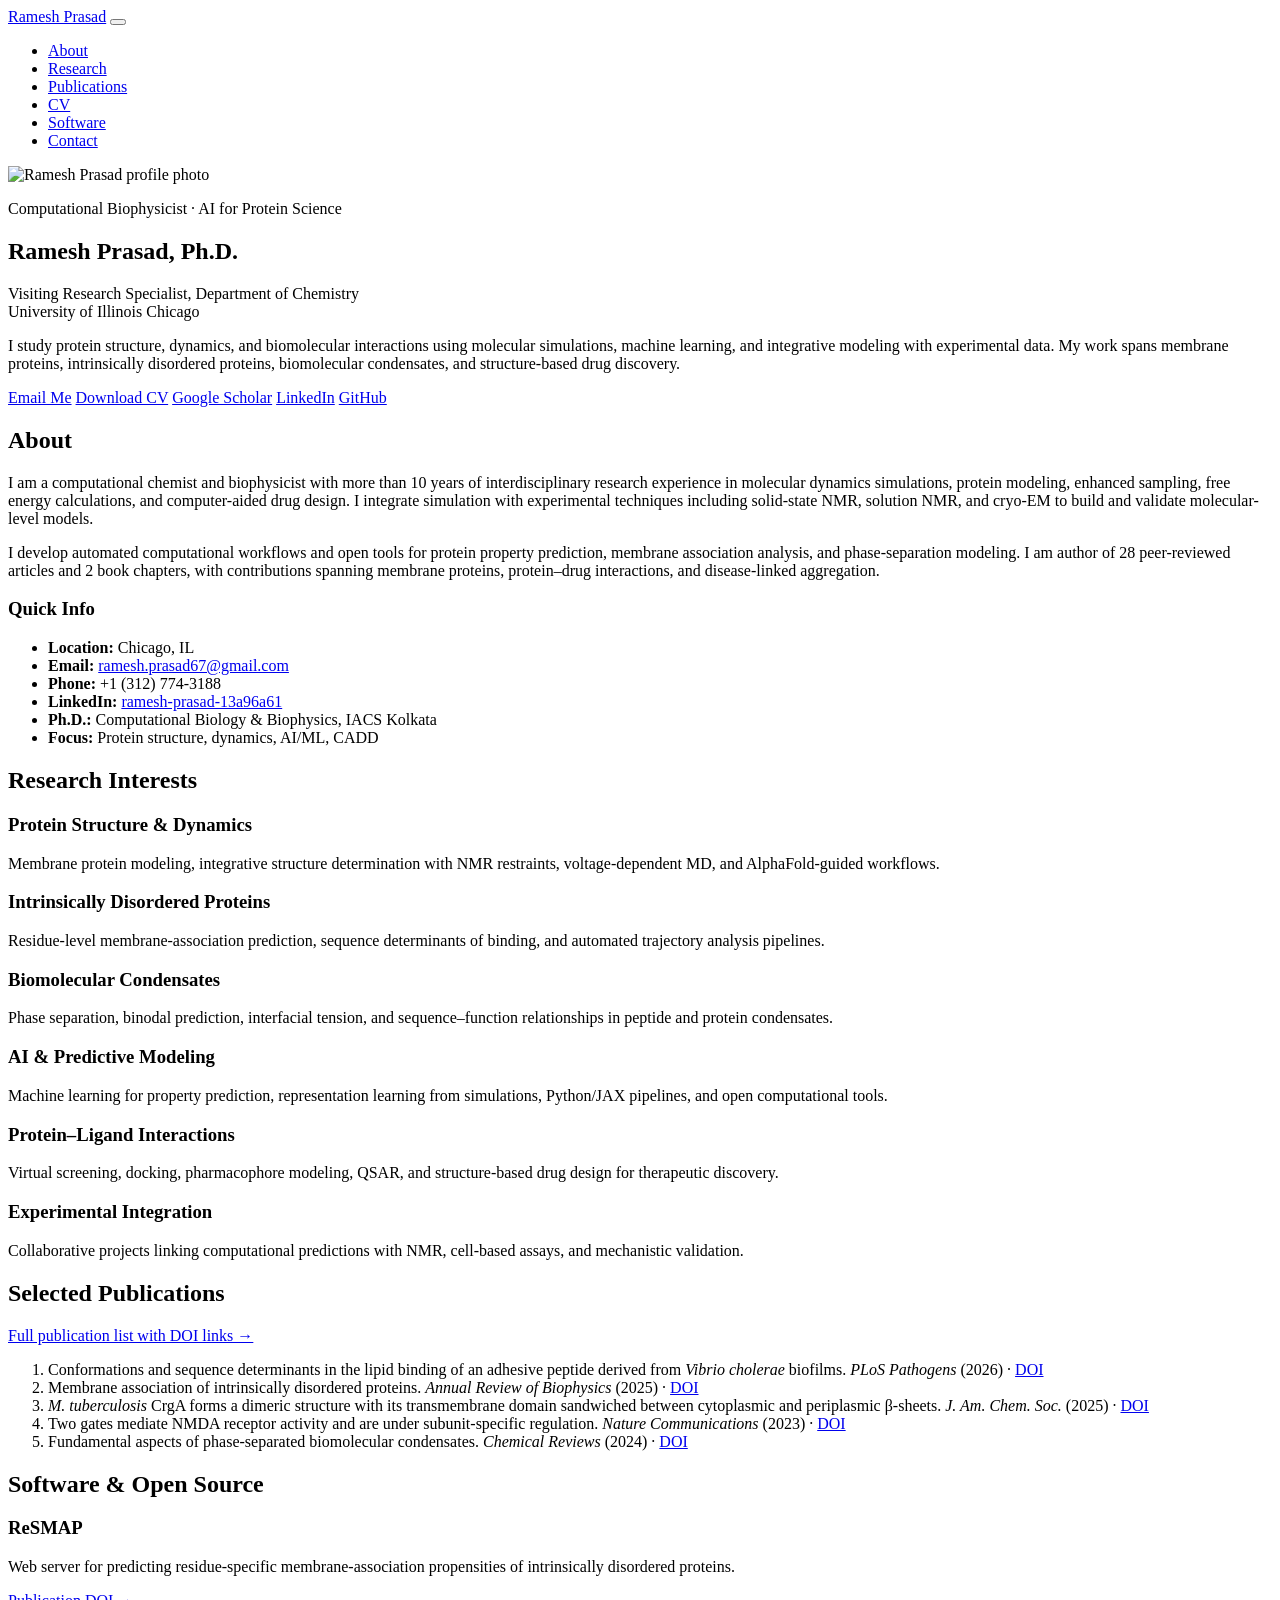
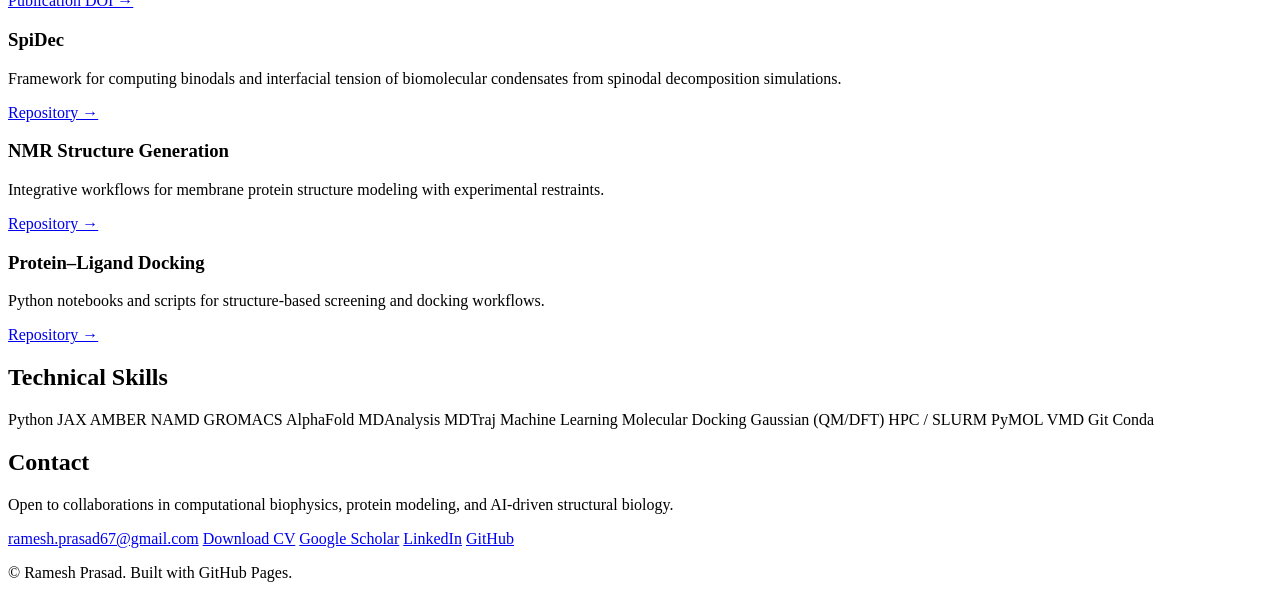
==== index.html @ 6ef265b6 "Add files via upload" ====
<!DOCTYPE html>
<html lang="en">
<head>
  <meta charset="UTF-8">
  <meta name="viewport" content="width=device-width, initial-scale=1.0">
  <meta name="description" content="Ramesh Prasad, Ph.D. — Computational biophysicist researching protein structure, dynamics, membrane interactions, and AI-driven modeling.">
  <meta name="author" content="Ramesh Prasad">
  <title>Ramesh Prasad, Ph.D. | Computational Biophysicist</title>
  <link rel="preconnect" href="https://fonts.googleapis.com">
  <link rel="preconnect" href="https://fonts.gstatic.com" crossorigin>
  <link href="https://fonts.googleapis.com/css2?family=Inter:wght@400;500;600;700&family=Source+Serif+4:opsz,wght@8..60,600;8..60,700&display=swap" rel="stylesheet">
  <link rel="stylesheet" href="assets/css/style.css">
  <link rel="icon" href="assets/images/profile.jpg" type="image/jpeg">
</head>
<body>
  <header class="site-header">
    <nav class="nav container">
      <a class="nav-brand" href="index.html">Ramesh Prasad</a>
      <button class="nav-toggle" aria-label="Toggle navigation" aria-expanded="false">
        <span></span><span></span><span></span>
      </button>
      <ul class="nav-links">
        <li><a href="index.html#about">About</a></li>
        <li><a href="index.html#research">Research</a></li>
        <li><a href="publications.html">Publications</a></li>
        <li><a href="assets/files/Ramesh_Prasad_CV.pdf" download>CV</a></li>
        <li><a href="index.html#software">Software</a></li>
        <li><a href="index.html#contact">Contact</a></li>
      </ul>
    </nav>
  </header>

  <main id="top">
    <section class="hero">
      <div class="container hero-grid">
        <div class="hero-photo-wrap">
          <img
            src="assets/images/profile.jpg"
            alt="Ramesh Prasad profile photo"
            class="hero-photo"
          >
        </div>
        <div class="hero-content">
          <p class="eyebrow">Computational Biophysicist · AI for Protein Science</p>
          <h1>Ramesh Prasad, Ph.D.</h1>
          <p class="hero-role">Visiting Research Specialist, Department of Chemistry<br>University of Illinois Chicago</p>
          <p class="hero-summary">
            I study protein structure, dynamics, and biomolecular interactions using molecular simulations,
            machine learning, and integrative modeling with experimental data. My work spans membrane proteins,
            intrinsically disordered proteins, biomolecular condensates, and structure-based drug discovery.
          </p>
          <div class="hero-actions">
            <a class="btn btn-primary" href="mailto:ramesh.prasad67@gmail.com">Email Me</a>
            <a class="btn btn-secondary" href="assets/files/Ramesh_Prasad_CV.pdf" download>Download CV</a>
            <a class="btn btn-secondary" href="https://scholar.google.com/citations?user=g16t3lsAAAAJ&hl=en&oi=ao" target="_blank" rel="noopener">Google Scholar</a>
            <a class="btn btn-secondary" href="https://www.linkedin.com/in/ramesh-prasad-13a96a61/" target="_blank" rel="noopener">LinkedIn</a>
            <a class="btn btn-secondary" href="https://github.com/RAMESHBIOCHEM" target="_blank" rel="noopener">GitHub</a>
          </div>
        </div>
      </div>
    </section>

    <section id="about" class="section">
      <div class="container">
        <h2>About</h2>
        <div class="about-grid">
          <div>
            <p>
              I am a computational chemist and biophysicist with more than 10 years of interdisciplinary research
              experience in molecular dynamics simulations, protein modeling, enhanced sampling, free energy
              calculations, and computer-aided drug design. I integrate simulation with experimental techniques
              including solid-state NMR, solution NMR, and cryo-EM to build and validate molecular-level models.
            </p>
            <p>
              I develop automated computational workflows and open tools for protein property prediction,
              membrane association analysis, and phase-separation modeling. I am author of 28 peer-reviewed
              articles and 2 book chapters, with contributions spanning membrane proteins, protein–drug
              interactions, and disease-linked aggregation.
            </p>
          </div>
          <aside class="info-card">
            <h3>Quick Info</h3>
            <ul>
              <li><strong>Location:</strong> Chicago, IL</li>
              <li><strong>Email:</strong> <a href="mailto:ramesh.prasad67@gmail.com">ramesh.prasad67@gmail.com</a></li>
              <li><strong>Phone:</strong> +1 (312) 774-3188</li>
              <li><strong>LinkedIn:</strong> <a href="https://www.linkedin.com/in/ramesh-prasad-13a96a61/" target="_blank" rel="noopener">ramesh-prasad-13a96a61</a></li>
              <li><strong>Ph.D.:</strong> Computational Biology &amp; Biophysics, IACS Kolkata</li>
              <li><strong>Focus:</strong> Protein structure, dynamics, AI/ML, CADD</li>
            </ul>
          </aside>
        </div>
      </div>
    </section>

    <section id="research" class="section section-muted">
      <div class="container">
        <h2>Research Interests</h2>
        <div class="card-grid">
          <article class="card">
            <h3>Protein Structure &amp; Dynamics</h3>
            <p>Membrane protein modeling, integrative structure determination with NMR restraints, voltage-dependent MD, and AlphaFold-guided workflows.</p>
          </article>
          <article class="card">
            <h3>Intrinsically Disordered Proteins</h3>
            <p>Residue-level membrane-association prediction, sequence determinants of binding, and automated trajectory analysis pipelines.</p>
          </article>
          <article class="card">
            <h3>Biomolecular Condensates</h3>
            <p>Phase separation, binodal prediction, interfacial tension, and sequence–function relationships in peptide and protein condensates.</p>
          </article>
          <article class="card">
            <h3>AI &amp; Predictive Modeling</h3>
            <p>Machine learning for property prediction, representation learning from simulations, Python/JAX pipelines, and open computational tools.</p>
          </article>
          <article class="card">
            <h3>Protein–Ligand Interactions</h3>
            <p>Virtual screening, docking, pharmacophore modeling, QSAR, and structure-based drug design for therapeutic discovery.</p>
          </article>
          <article class="card">
            <h3>Experimental Integration</h3>
            <p>Collaborative projects linking computational predictions with NMR, cell-based assays, and mechanistic validation.</p>
          </article>
        </div>
      </div>
    </section>

    <section id="publications" class="section">
      <div class="container">
        <div class="section-head">
          <h2>Selected Publications</h2>
          <a class="text-link" href="publications.html">Full publication list with DOI links →</a>
        </div>
        <ol class="pub-list">
          <li>
            <span class="pub-title">Conformations and sequence determinants in the lipid binding of an adhesive peptide derived from <em>Vibrio cholerae</em> biofilms.</span>
            <span class="pub-meta"><em>PLoS Pathogens</em> (2026) · <a href="https://doi.org/10.1371/journal.ppat.1013990" target="_blank" rel="noopener">DOI</a></span>
          </li>
          <li>
            <span class="pub-title">Membrane association of intrinsically disordered proteins.</span>
            <span class="pub-meta"><em>Annual Review of Biophysics</em> (2025) · <a href="https://doi.org/10.1146/annurev-biophys-062323-040818" target="_blank" rel="noopener">DOI</a></span>
          </li>
          <li>
            <span class="pub-title"><em>M. tuberculosis</em> CrgA forms a dimeric structure with its transmembrane domain sandwiched between cytoplasmic and periplasmic β-sheets.</span>
            <span class="pub-meta"><em>J. Am. Chem. Soc.</em> (2025) · <a href="https://doi.org/10.1021/jacs.4c17654" target="_blank" rel="noopener">DOI</a></span>
          </li>
          <li>
            <span class="pub-title">Two gates mediate NMDA receptor activity and are under subunit-specific regulation.</span>
            <span class="pub-meta"><em>Nature Communications</em> (2023) · <a href="https://doi.org/10.1038/s41467-023-37362-w" target="_blank" rel="noopener">DOI</a></span>
          </li>
          <li>
            <span class="pub-title">Fundamental aspects of phase-separated biomolecular condensates.</span>
            <span class="pub-meta"><em>Chemical Reviews</em> (2024) · <a href="https://doi.org/10.1021/acs.chemrev.4c00355" target="_blank" rel="noopener">DOI</a></span>
          </li>
        </ol>
      </div>
    </section>

    <section id="software" class="section section-muted">
      <div class="container">
        <h2>Software &amp; Open Source</h2>
        <div class="card-grid">
          <article class="card">
            <h3>ReSMAP</h3>
            <p>Web server for predicting residue-specific membrane-association propensities of intrinsically disordered proteins.</p>
            <a class="text-link" href="https://doi.org/10.3390/membranes12080773" target="_blank" rel="noopener">Publication DOI →</a>
          </article>
          <article class="card">
            <h3>SpiDec</h3>
            <p>Framework for computing binodals and interfacial tension of biomolecular condensates from spinodal decomposition simulations.</p>
            <a class="text-link" href="https://github.com/RAMESHBIOCHEM/Liquid_liquid_Phase_separation" target="_blank" rel="noopener">Repository →</a>
          </article>
          <article class="card">
            <h3>NMR Structure Generation</h3>
            <p>Integrative workflows for membrane protein structure modeling with experimental restraints.</p>
            <a class="text-link" href="https://github.com/RAMESHBIOCHEM/NMR_structure_generation" target="_blank" rel="noopener">Repository →</a>
          </article>
          <article class="card">
            <h3>Protein–Ligand Docking</h3>
            <p>Python notebooks and scripts for structure-based screening and docking workflows.</p>
            <a class="text-link" href="https://github.com/RAMESHBIOCHEM/Protein_ligand_docking" target="_blank" rel="noopener">Repository →</a>
          </article>
        </div>
      </div>
    </section>

    <section class="section">
      <div class="container">
        <h2>Technical Skills</h2>
        <div class="skills-wrap">
          <span class="skill-tag">Python</span>
          <span class="skill-tag">JAX</span>
          <span class="skill-tag">AMBER</span>
          <span class="skill-tag">NAMD</span>
          <span class="skill-tag">GROMACS</span>
          <span class="skill-tag">AlphaFold</span>
          <span class="skill-tag">MDAnalysis</span>
          <span class="skill-tag">MDTraj</span>
          <span class="skill-tag">Machine Learning</span>
          <span class="skill-tag">Molecular Docking</span>
          <span class="skill-tag">Gaussian (QM/DFT)</span>
          <span class="skill-tag">HPC / SLURM</span>
          <span class="skill-tag">PyMOL</span>
          <span class="skill-tag">VMD</span>
          <span class="skill-tag">Git</span>
          <span class="skill-tag">Conda</span>
        </div>
      </div>
    </section>

    <section id="contact" class="section contact-section">
      <div class="container contact-box">
        <h2>Contact</h2>
        <p>Open to collaborations in computational biophysics, protein modeling, and AI-driven structural biology.</p>
        <div class="contact-links">
          <a href="mailto:ramesh.prasad67@gmail.com">ramesh.prasad67@gmail.com</a>
          <a href="assets/files/Ramesh_Prasad_CV.pdf" download>Download CV</a>
          <a href="https://scholar.google.com/citations?user=g16t3lsAAAAJ&hl=en&oi=ao" target="_blank" rel="noopener">Google Scholar</a>
          <a href="https://www.linkedin.com/in/ramesh-prasad-13a96a61/" target="_blank" rel="noopener">LinkedIn</a>
          <a href="https://github.com/RAMESHBIOCHEM" target="_blank" rel="noopener">GitHub</a>
        </div>
      </div>
    </section>
  </main>

  <footer class="site-footer">
    <div class="container">
      <p>&copy; <span id="year"></span> Ramesh Prasad. Built with GitHub Pages.</p>
    </div>
  </footer>

  <script src="assets/js/main.js"></script>
</body>
</html>
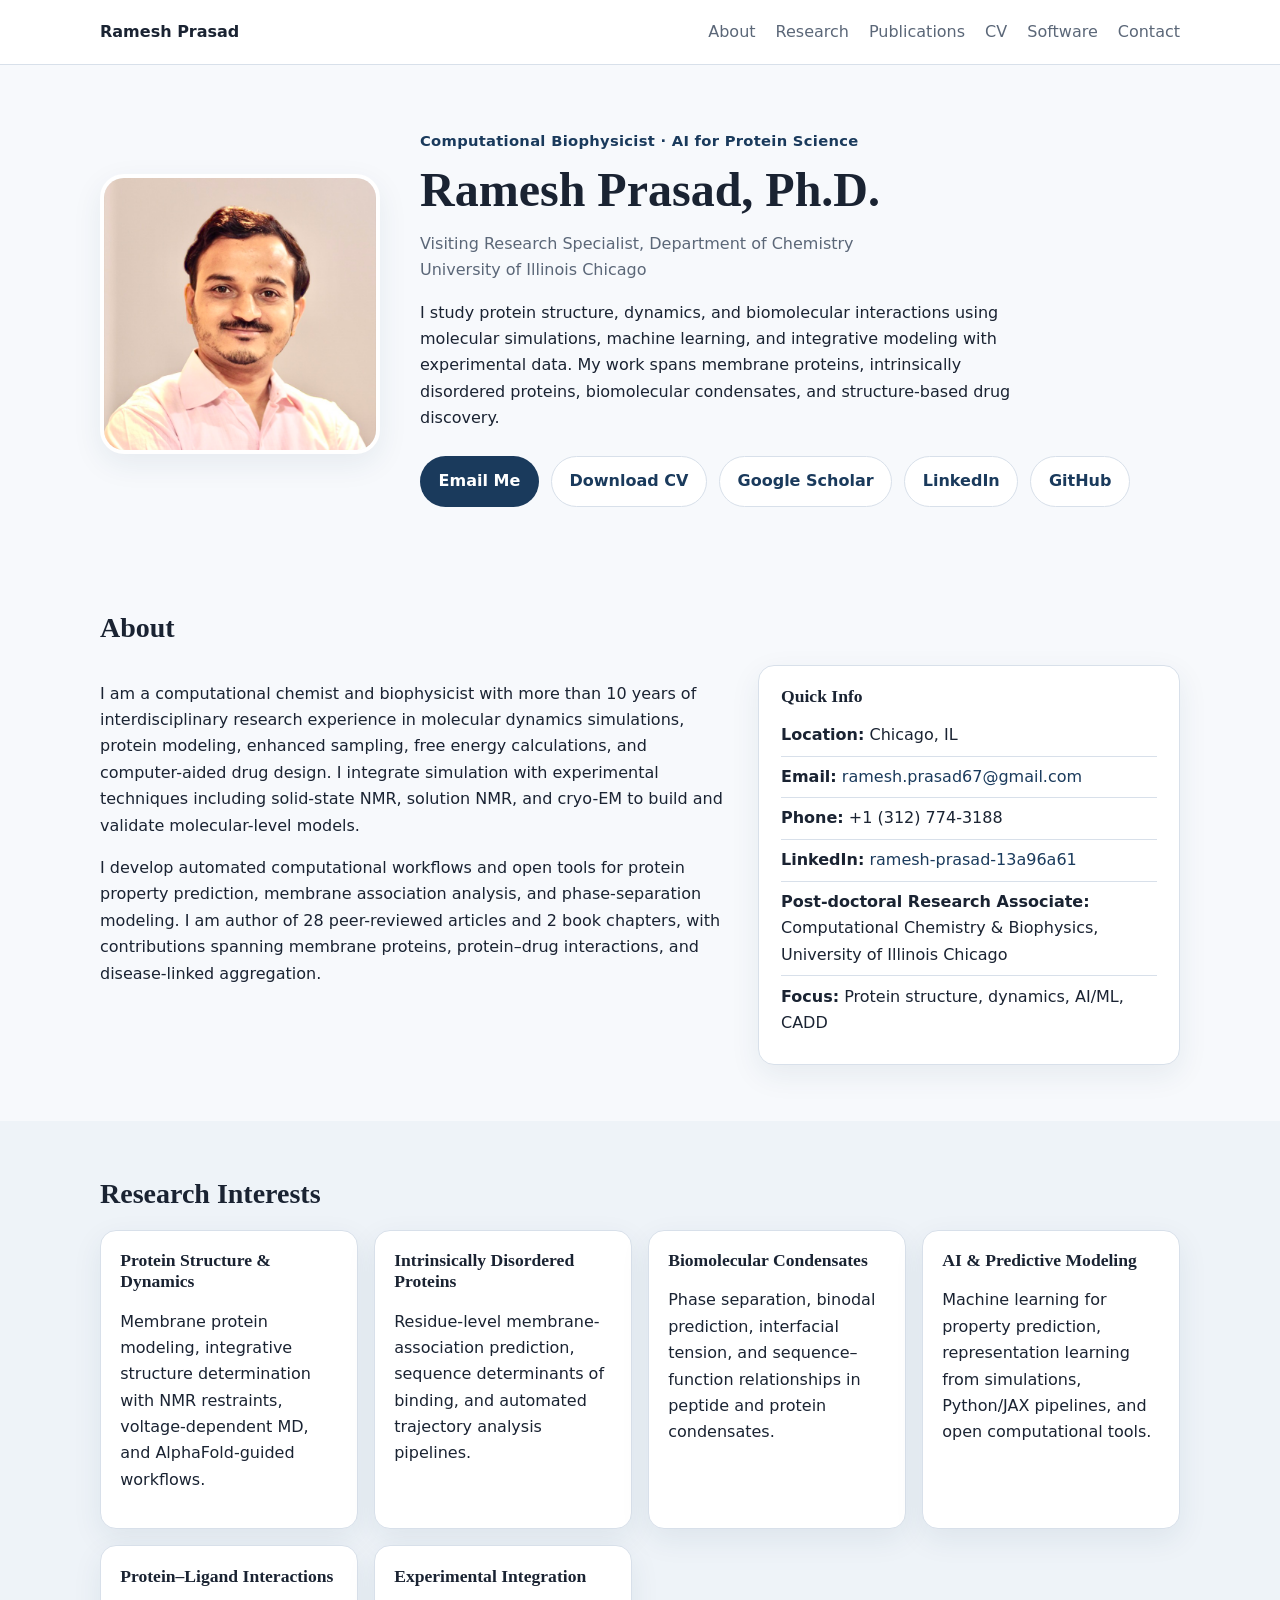
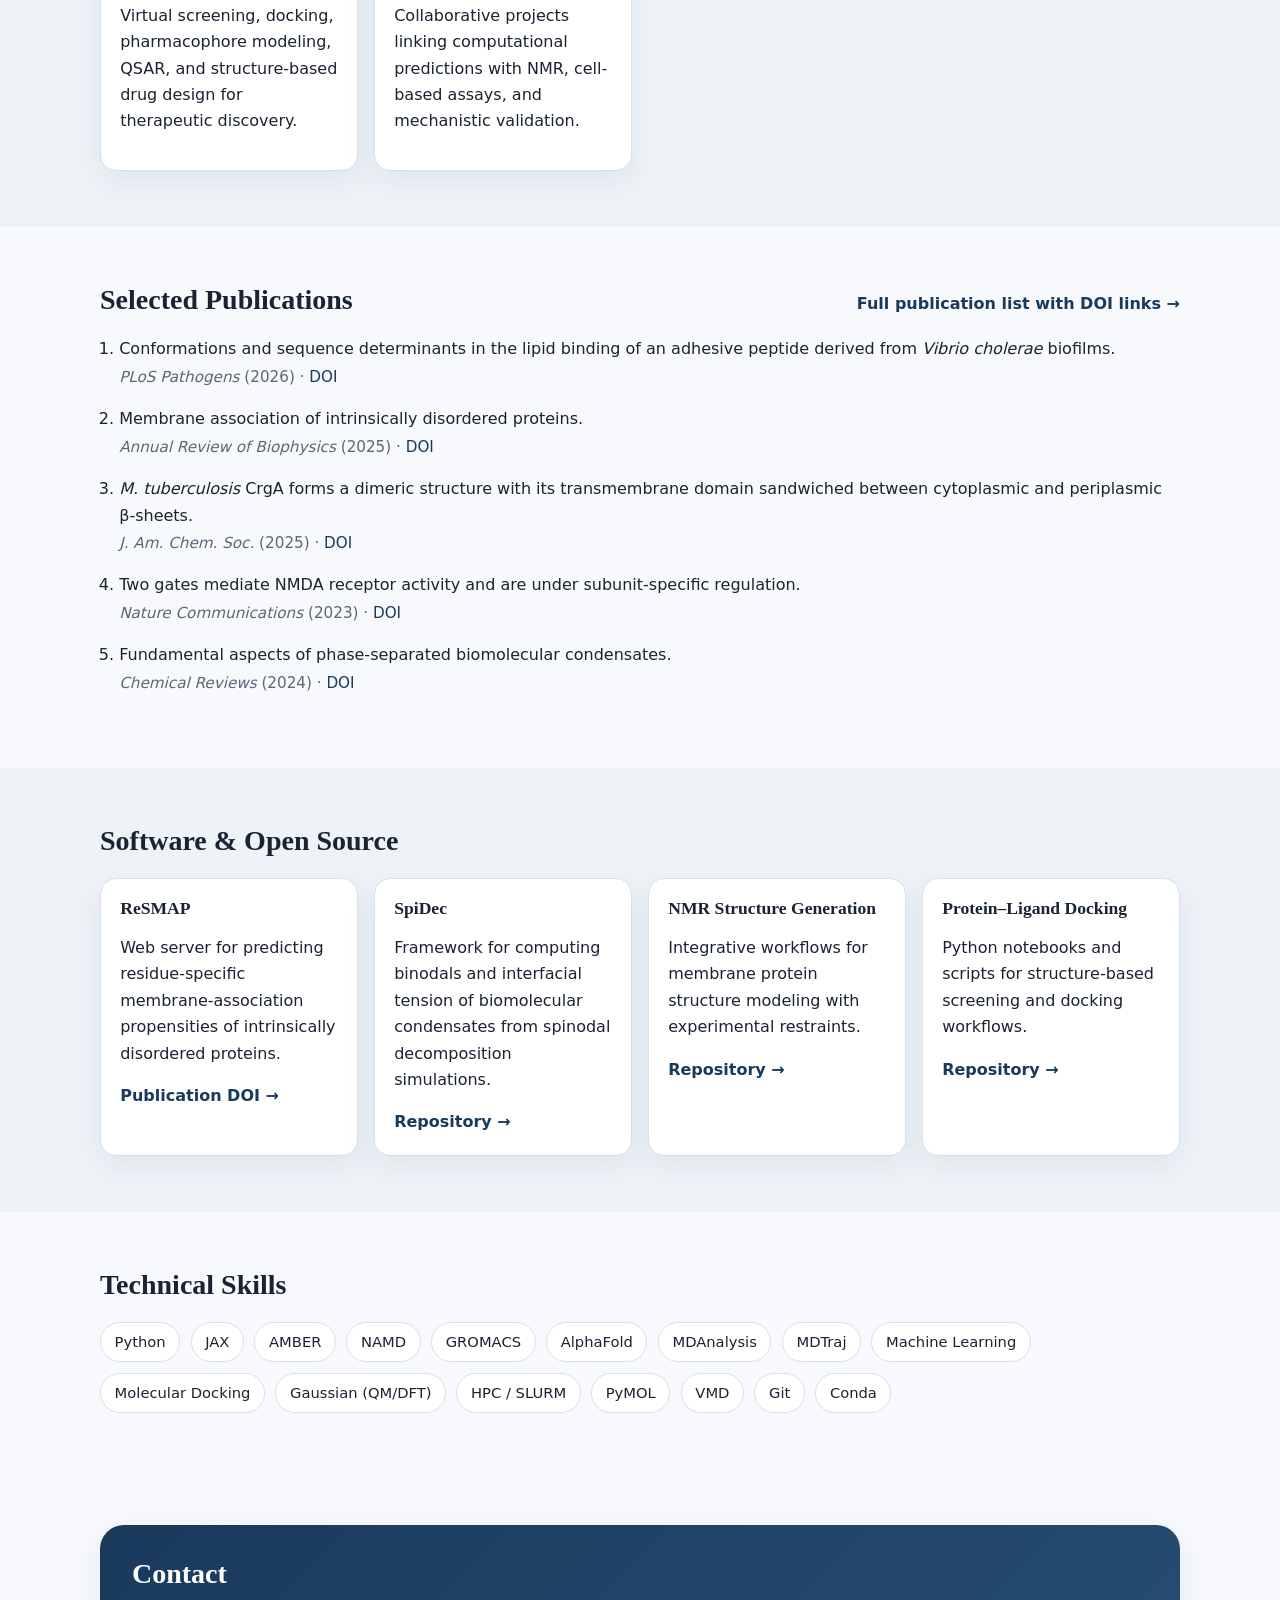
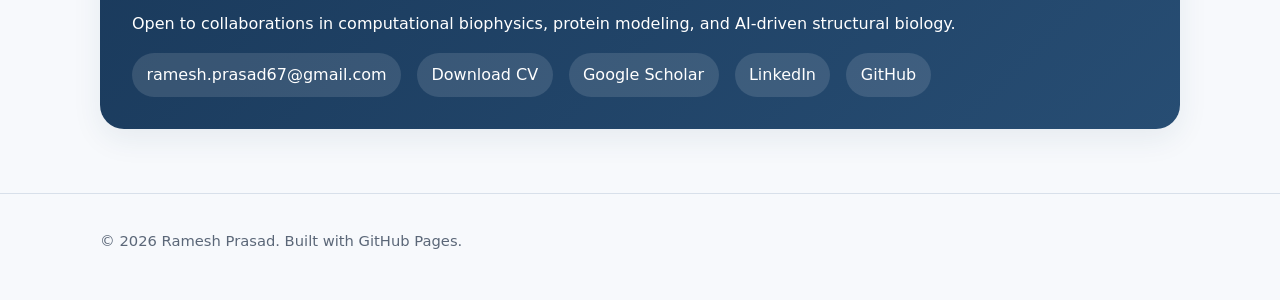
==== commit b4674a58: "Update index.html" ====
--- a/index.html
+++ b/index.html
@@ -85,7 +85,7 @@
               <li><strong>Email:</strong> <a href="mailto:ramesh.prasad67@gmail.com">ramesh.prasad67@gmail.com</a></li>
               <li><strong>Phone:</strong> +1 (312) 774-3188</li>
               <li><strong>LinkedIn:</strong> <a href="https://www.linkedin.com/in/ramesh-prasad-13a96a61/" target="_blank" rel="noopener">ramesh-prasad-13a96a61</a></li>
-              <li><strong>Ph.D.:</strong> Computational Biology &amp; Biophysics, IACS Kolkata</li>
+              <li><strong>Post-doctoral Research Associate:</strong> Computational Chemistry &amp; Biophysics, University of Illinois Chicago</li>
               <li><strong>Focus:</strong> Protein structure, dynamics, AI/ML, CADD</li>
             </ul>
           </aside>
--- a/assets/css/style.css
+++ b/assets/css/style.css
@@ -0,0 +1,414 @@
+:root {
+  --bg: #f7f9fc;
+  --surface: #ffffff;
+  --text: #1a2332;
+  --muted: #5b6778;
+  --accent: #1a3a5c;
+  --accent-soft: #e8eef5;
+  --border: #d8e0ea;
+  --shadow: 0 10px 30px rgba(26, 58, 92, 0.08);
+  --radius: 16px;
+  --max-width: 1080px;
+}
+
+* {
+  box-sizing: border-box;
+}
+
+html {
+  scroll-behavior: smooth;
+}
+
+body {
+  margin: 0;
+  font-family: "Inter", system-ui, sans-serif;
+  color: var(--text);
+  background: var(--bg);
+  line-height: 1.65;
+}
+
+a {
+  color: var(--accent);
+  text-decoration: none;
+}
+
+a:hover {
+  text-decoration: underline;
+}
+
+.container {
+  width: min(100% - 2rem, var(--max-width));
+  margin: 0 auto;
+}
+
+.site-header {
+  position: sticky;
+  top: 0;
+  z-index: 100;
+  background: rgba(255, 255, 255, 0.92);
+  backdrop-filter: blur(10px);
+  border-bottom: 1px solid var(--border);
+}
+
+.nav {
+  display: flex;
+  align-items: center;
+  justify-content: space-between;
+  min-height: 64px;
+}
+
+.nav-brand {
+  font-weight: 700;
+  color: var(--text);
+  text-decoration: none;
+}
+
+.nav-links {
+  display: flex;
+  gap: 1.25rem;
+  list-style: none;
+  margin: 0;
+  padding: 0;
+}
+
+.nav-links a {
+  color: var(--muted);
+  font-weight: 500;
+  text-decoration: none;
+}
+
+.nav-links a:hover {
+  color: var(--accent);
+}
+
+.nav-toggle {
+  display: none;
+  background: none;
+  border: 0;
+  cursor: pointer;
+}
+
+.nav-toggle span {
+  display: block;
+  width: 22px;
+  height: 2px;
+  margin: 5px 0;
+  background: var(--text);
+}
+
+.hero {
+  padding: 4rem 0 3rem;
+}
+
+.hero-grid {
+  display: grid;
+  grid-template-columns: 280px 1fr;
+  gap: 2.5rem;
+  align-items: center;
+}
+
+.hero-photo-wrap {
+  position: relative;
+}
+
+.hero-photo {
+  width: 100%;
+  aspect-ratio: 1;
+  object-fit: cover;
+  border-radius: 24px;
+  box-shadow: var(--shadow);
+  border: 4px solid var(--surface);
+  background: var(--accent-soft);
+}
+
+.eyebrow {
+  color: var(--accent);
+  font-size: 0.92rem;
+  font-weight: 600;
+  letter-spacing: 0.02em;
+  margin: 0 0 0.5rem;
+}
+
+h1, h2, h3 {
+  font-family: "Source Serif 4", Georgia, serif;
+  line-height: 1.2;
+}
+
+h1 {
+  font-size: clamp(2rem, 4vw, 3rem);
+  margin: 0 0 0.75rem;
+}
+
+h2 {
+  font-size: 1.75rem;
+  margin: 0 0 1.25rem;
+}
+
+h3 {
+  font-size: 1.1rem;
+  margin: 0 0 0.5rem;
+}
+
+.hero-role {
+  color: var(--muted);
+  margin: 0 0 1rem;
+}
+
+.hero-summary {
+  max-width: 62ch;
+  margin: 0 0 1.5rem;
+}
+
+.hero-actions {
+  display: flex;
+  flex-wrap: wrap;
+  gap: 0.75rem;
+}
+
+.btn {
+  display: inline-flex;
+  align-items: center;
+  justify-content: center;
+  padding: 0.72rem 1.1rem;
+  border-radius: 999px;
+  font-weight: 600;
+  text-decoration: none;
+  border: 1px solid transparent;
+}
+
+.btn-primary {
+  background: var(--accent);
+  color: #fff;
+}
+
+.btn-primary:hover {
+  background: #14304d;
+  text-decoration: none;
+}
+
+.btn-secondary {
+  background: var(--surface);
+  color: var(--accent);
+  border-color: var(--border);
+}
+
+.btn-secondary:hover {
+  background: var(--accent-soft);
+  text-decoration: none;
+}
+
+.section {
+  padding: 3.5rem 0;
+}
+
+.section-muted {
+  background: #eef3f8;
+}
+
+.about-grid {
+  display: grid;
+  grid-template-columns: 1.5fr 1fr;
+  gap: 1.5rem;
+}
+
+.info-card {
+  background: var(--surface);
+  border: 1px solid var(--border);
+  border-radius: var(--radius);
+  padding: 1.25rem 1.4rem;
+  box-shadow: var(--shadow);
+}
+
+.info-card ul {
+  list-style: none;
+  margin: 0;
+  padding: 0;
+}
+
+.info-card li {
+  padding: 0.45rem 0;
+  border-bottom: 1px solid var(--border);
+}
+
+.info-card li:last-child {
+  border-bottom: 0;
+}
+
+.card-grid {
+  display: grid;
+  grid-template-columns: repeat(auto-fit, minmax(240px, 1fr));
+  gap: 1rem;
+}
+
+.card {
+  background: var(--surface);
+  border: 1px solid var(--border);
+  border-radius: var(--radius);
+  padding: 1.2rem;
+  box-shadow: var(--shadow);
+}
+
+.section-head {
+  display: flex;
+  justify-content: space-between;
+  align-items: baseline;
+  gap: 1rem;
+  flex-wrap: wrap;
+}
+
+.text-link {
+  font-weight: 600;
+  text-decoration: none;
+}
+
+.text-link:hover {
+  text-decoration: underline;
+}
+
+.pub-list {
+  margin: 0;
+  padding-left: 1.2rem;
+}
+
+.pub-list li {
+  margin-bottom: 1rem;
+}
+
+.pub-title {
+  display: block;
+  font-weight: 500;
+}
+
+.pub-meta {
+  display: block;
+  color: var(--muted);
+  font-size: 0.95rem;
+  margin-top: 0.15rem;
+}
+
+.skills-wrap {
+  display: flex;
+  flex-wrap: wrap;
+  gap: 0.65rem;
+}
+
+.skill-tag {
+  background: var(--surface);
+  border: 1px solid var(--border);
+  border-radius: 999px;
+  padding: 0.45rem 0.85rem;
+  font-size: 0.92rem;
+  font-weight: 500;
+}
+
+.contact-section {
+  padding-bottom: 4rem;
+}
+
+.contact-box {
+  background: linear-gradient(135deg, #1a3a5c, #274d73);
+  color: #fff;
+  border-radius: 24px;
+  padding: 2rem;
+  box-shadow: var(--shadow);
+}
+
+.contact-box h2,
+.contact-box p,
+.contact-box a {
+  color: #fff;
+}
+
+.contact-links {
+  display: flex;
+  flex-wrap: wrap;
+  gap: 1rem;
+  margin-top: 1rem;
+}
+
+.contact-links a {
+  background: rgba(255, 255, 255, 0.12);
+  padding: 0.55rem 0.9rem;
+  border-radius: 999px;
+  text-decoration: none;
+}
+
+.contact-links a:hover {
+  background: rgba(255, 255, 255, 0.2);
+  text-decoration: none;
+}
+
+.page-main {
+  padding-top: 1rem;
+}
+
+.page-hero {
+  padding-top: 2.5rem;
+  padding-bottom: 1rem;
+}
+
+.page-hero h1 {
+  font-size: clamp(2rem, 4vw, 2.6rem);
+  margin: 0 0 0.75rem;
+}
+
+.page-intro {
+  max-width: 62ch;
+  color: var(--muted);
+  margin: 0;
+}
+
+.pub-list-full li {
+  margin-bottom: 1.25rem;
+}
+
+.pub-list-full .pub-meta a {
+  word-break: break-word;
+}
+
+.pub-note {
+  margin-top: 2rem;
+  color: var(--muted);
+  font-size: 0.95rem;
+}
+
+.site-footer {
+  border-top: 1px solid var(--border);
+  padding: 1.25rem 0 2rem;
+  color: var(--muted);
+  font-size: 0.92rem;
+}
+
+@media (max-width: 860px) {
+  .hero-grid,
+  .about-grid {
+    grid-template-columns: 1fr;
+  }
+
+  .hero-photo-wrap {
+    max-width: 260px;
+    margin: 0 auto;
+  }
+
+  .nav-toggle {
+    display: block;
+  }
+
+  .nav-links {
+    display: none;
+    position: absolute;
+    top: 64px;
+    right: 1rem;
+    left: 1rem;
+    flex-direction: column;
+    background: var(--surface);
+    border: 1px solid var(--border);
+    border-radius: 12px;
+    padding: 0.75rem 1rem;
+    box-shadow: var(--shadow);
+  }
+
+  .nav-links.open {
+    display: flex;
+  }
+}
